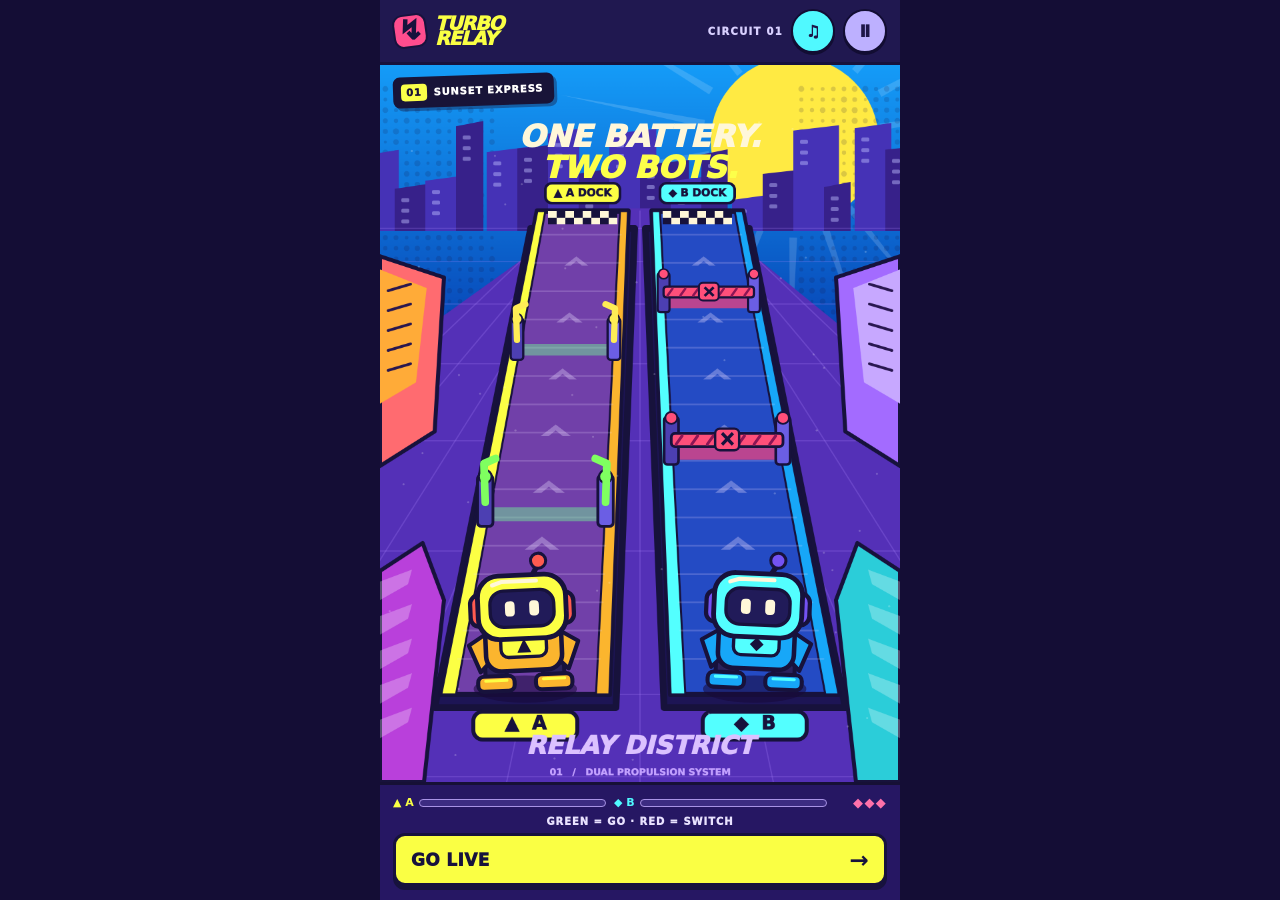
==== index-source.html @ c8af37e4 "Publish Turbo Relay mobile arcade game" ====
<!doctype html>
<html lang="en"><head><meta charset="utf-8"><meta name="viewport" content="width=device-width, initial-scale=1, viewport-fit=cover"><meta name="theme-color" content="#213cc9"><meta name="description" content="One battery, two rocket couriers. A high-voltage arcade relay."><title>Turbo Relay</title><link rel="stylesheet" href="style.css"></head>
<body><main id="game" aria-label="Turbo Relay">
<header><div class="brand"><i aria-hidden="true">↯</i><span>TURBO<br>RELAY</span></div><div id="circuit">CIRCUIT 01</div><button id="music" aria-label="Music on" title="Toggle music">♫</button><button id="menu" aria-label="Settings">Ⅱ</button></header>
<div id="arena"><canvas id="track" aria-label="Two rocket couriers on their relay tracks"></canvas><div id="stage-tag"><span id="stage-num">01</span><span id="stage-name">SUNSET EXPRESS</span></div><div id="callout" aria-live="polite"></div></div>
<div id="dock"><div class="meters"><span class="lane-tag a"><b>▲ A</b><i id="meter-a"></i></span><span class="lane-tag b"><b>◆ B</b><i id="meter-b"></i></span><span id="fuses" aria-label="3 fuses">◆◆◆</span></div><div id="cue">ONE BATTERY · TWO BOTS</div><button id="action" class="primary">GO LIVE <b aria-hidden="true">→</b></button></div>
<section id="panel" hidden aria-live="polite"></section>
</main><script type="module" src="app.mjs"></script></body></html>
---- style.css ----
*{box-sizing:border-box}html,body{margin:0;min-height:100%;background:#140d35;color:#fff;font-family:system-ui,sans-serif}body{overscroll-behavior:none}button{font:inherit;cursor:pointer;touch-action:manipulation;-webkit-tap-highlight-color:transparent}button:focus-visible{outline:3px solid #fff;outline-offset:3px}[hidden]{display:none!important}
#game{position:relative;margin:auto;width:min(100%,520px);height:100vh;height:100dvh;min-height:300px;display:grid;grid-template-rows:auto minmax(0,1fr) auto;isolation:isolate;background:#243acf;overflow:hidden;--ink:#17123d;--yellow:#faff44;--cyan:#50f9ff;--pink:#ff4d8e;padding-top:env(safe-area-inset-top);padding-bottom:env(safe-area-inset-bottom)}
header{display:flex;align-items:center;gap:8px;padding:9px 13px;background:#201850;border-bottom:3px solid #17123d;z-index:2}.brand{display:flex;align-items:center;gap:8px;line-height:.81;letter-spacing:-.055em;font-weight:1000;font-style:italic;font-size:19px;color:var(--yellow)}.brand i{display:grid;place-items:center;width:34px;height:34px;border:2px solid var(--ink);border-radius:10px;background:var(--pink);color:var(--ink);font-size:28px;transform:rotate(-8deg);font-style:normal}.brand span{display:block}#circuit{margin-left:auto;font-size:10px;font-weight:950;letter-spacing:.13em;white-space:nowrap;color:#d8d0ff}header button{flex:0 0 44px;height:44px;border-radius:50%;border:2px solid #120d33;color:#1e1647;background:#bdb0ff;font-weight:1000;box-shadow:0 2px #120d33}#music{background:var(--cyan)}#music[aria-pressed=false]{background:#d1c8ef}
#arena{position:relative;min-height:0;overflow:hidden;background:#159cf8}canvas{display:block;width:100%;height:100%;touch-action:none}#stage-tag{position:absolute;left:13px;top:10px;display:flex;align-items:center;gap:7px;padding:5px 9px 5px 6px;background:#181438;color:white;border:2px solid #181438;box-shadow:3px 3px 0 #18143866;border-radius:7px;pointer-events:none;transform:rotate(-2deg);font-size:10px;font-weight:950;letter-spacing:.08em}#stage-num{background:#fbff49;color:#191239;padding:3px 5px;border-radius:4px}#callout{position:absolute;top:26%;left:50%;translate:-50% 0;z-index:1;max-width:90%;padding:8px 14px;border:3px solid #17123d;background:var(--yellow);color:#17123d;box-shadow:4px 4px #17123d;font-size:clamp(15px,5vw,24px);font-weight:1000;font-style:italic;white-space:nowrap;rotate:-7deg;pointer-events:none}#callout:empty{display:none}#callout[data-kind=hit]{background:#ff6b9d}#callout[data-kind=dock]{background:var(--cyan)}
#dock{z-index:2;background:#261763;padding:10px 13px 14px;border-top:3px solid #161036}.meters{display:flex;align-items:center;gap:8px}.lane-tag{display:flex;align-items:center;gap:5px;flex:1;min-width:0;color:var(--yellow);font-size:11px;white-space:nowrap}.lane-tag.b{color:var(--cyan)}.lane-tag i{width:100%;height:8px;border:1px solid #a893e5;border-radius:8px;overflow:hidden;background:linear-gradient(90deg,currentColor var(--fill,0%),#3c2c82 var(--fill,0%))}#fuses{color:#ff71aa;letter-spacing:.1em;font-size:13px;min-width:52px;text-align:right}#cue{display:grid;place-items:center;min-height:23px;font-size:10px;font-weight:950;letter-spacing:.095em;color:#e9e2ff;text-align:center}#cue[data-danger=true]{color:#ffb1c8}
.primary,.secondary{display:flex;justify-content:space-between;align-items:center;width:100%;min-height:53px;padding:0 15px;border:3px solid #17123d;border-radius:12px;box-shadow:0 4px #17123d;font-size:17px;font-weight:1000;letter-spacing:.02em;color:var(--ink);background:var(--yellow)}.primary b{font-size:23px}.primary:active,.secondary:active,header button:active{transform:translateY(2px);box-shadow:0 2px #17123d}.primary[data-lane=b]{background:var(--cyan)}.secondary{background:#fff0fb;min-height:44px;font-size:13px}.secondary:disabled{opacity:.52;cursor:default}
#panel{position:absolute;z-index:4;inset:auto 12px calc(14px + env(safe-area-inset-bottom));max-height:calc(100% - 82px - env(safe-area-inset-top));overflow:auto;background:#fff5c9;color:var(--ink);border:3px solid var(--ink);border-radius:17px;box-shadow:6px 7px var(--ink);padding:15px;overscroll-behavior:contain}#panel small{font-size:10px;font-weight:950;letter-spacing:.12em}#panel h1,#panel h2{font-size:clamp(27px,8vw,42px);margin:2px 0 6px;line-height:.95;font-weight:1000;letter-spacing:-.07em;font-style:italic}#panel p{font-size:13px;font-weight:650;margin:7px 0 11px}.row{display:flex;gap:7px;margin-top:8px}.row>button{flex:1}.stats{display:flex;gap:6px;margin:8px 0 12px}.stats span{flex:1;background:#fbe29d;border:2px solid var(--ink);border-radius:8px;padding:6px;font-size:9px;font-weight:850}.stats strong{display:block;font-size:20px;line-height:1.15}.stars{color:#dc5e13;font-size:26px;letter-spacing:.08em}.stage-list{display:grid;grid-template-columns:repeat(3,1fr);gap:6px;margin:10px 0}.stage-list button{min-height:46px;border:2px solid var(--ink);border-radius:7px;background:#d7ccff;color:var(--ink);font-weight:950}.stage-list button:disabled{opacity:.45}
@media(max-height:650px){header{padding-top:5px;padding-bottom:5px}#dock{padding-top:6px;padding-bottom:9px}.primary{min-height:47px}#cue{min-height:19px}#panel{padding:10px}}
@media(orientation:landscape) and (max-height:550px){#game{width:min(100%,880px);grid-template-columns:minmax(0,1fr) 230px;grid-template-rows:auto minmax(0,1fr)}header{grid-column:span 2}#dock{align-self:stretch;display:flex;flex-direction:column;justify-content:center;border-top:0;border-left:3px solid #161036}#panel{left:auto;width:218px;bottom:10px;right:6px;max-height:calc(100% - 69px);padding:9px}#panel h2,#panel h1{font-size:25px}.stats{margin:6px 0}.stats strong{font-size:17px}}
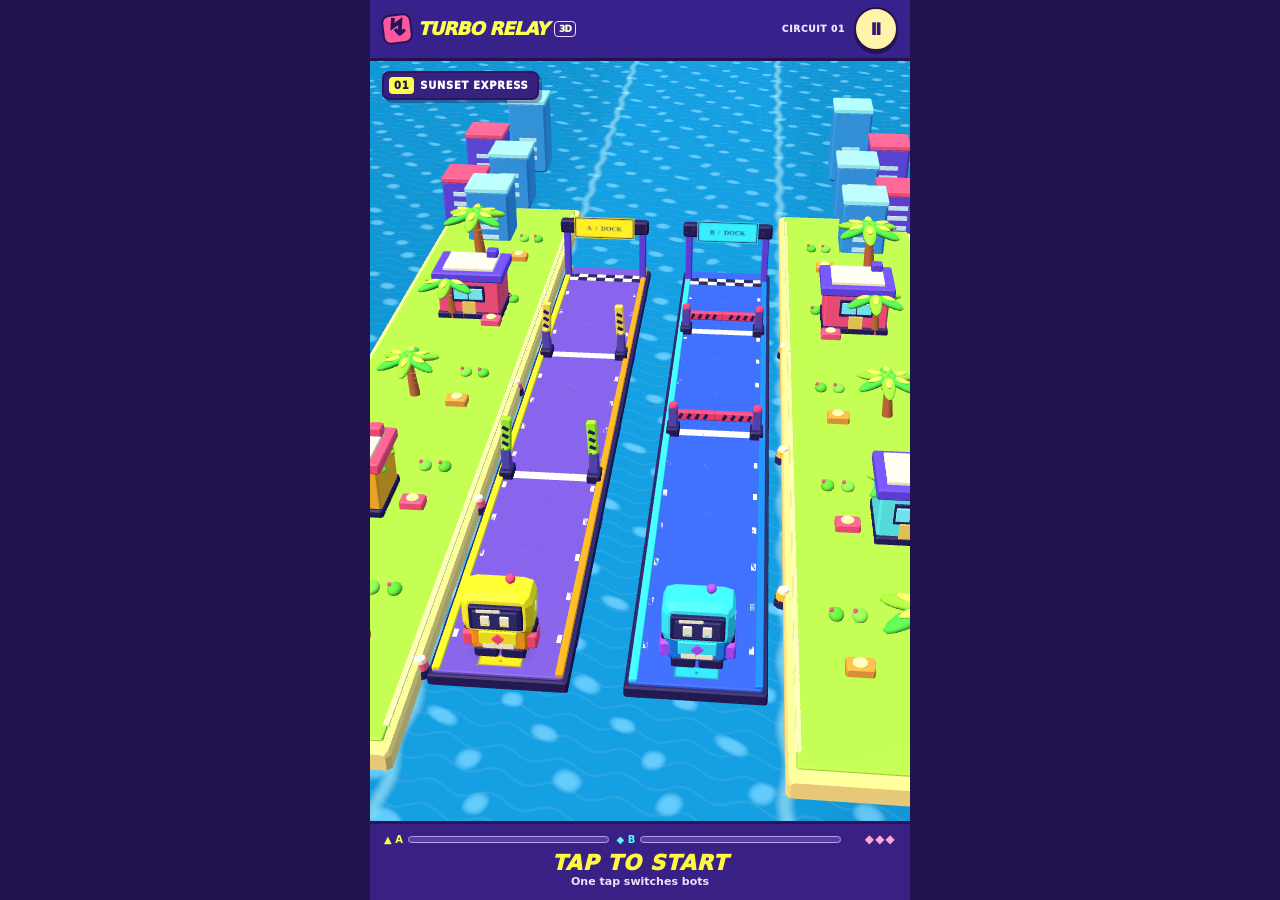
==== commit 293ca567: "Rebuild Turbo Relay in true 3D and simplify to one-tap controls" ====
--- a/index-source.html
+++ b/index-source.html
@@ -1,8 +1,12 @@
 <!doctype html>
-<html lang="en"><head><meta charset="utf-8"><meta name="viewport" content="width=device-width, initial-scale=1, viewport-fit=cover"><meta name="theme-color" content="#213cc9"><meta name="description" content="One battery, two rocket couriers. A high-voltage arcade relay."><title>Turbo Relay</title><link rel="stylesheet" href="style.css"></head>
-<body><main id="game" aria-label="Turbo Relay">
-<header><div class="brand"><i aria-hidden="true">↯</i><span>TURBO<br>RELAY</span></div><div id="circuit">CIRCUIT 01</div><button id="music" aria-label="Music on" title="Toggle music">♫</button><button id="menu" aria-label="Settings">Ⅱ</button></header>
-<div id="arena"><canvas id="track" aria-label="Two rocket couriers on their relay tracks"></canvas><div id="stage-tag"><span id="stage-num">01</span><span id="stage-name">SUNSET EXPRESS</span></div><div id="callout" aria-live="polite"></div></div>
-<div id="dock"><div class="meters"><span class="lane-tag a"><b>▲ A</b><i id="meter-a"></i></span><span class="lane-tag b"><b>◆ B</b><i id="meter-b"></i></span><span id="fuses" aria-label="3 fuses">◆◆◆</span></div><div id="cue">ONE BATTERY · TWO BOTS</div><button id="action" class="primary">GO LIVE <b aria-hidden="true">→</b></button></div>
+<html lang="en"><head><meta charset="utf-8"><meta name="viewport" content="width=device-width, initial-scale=1, viewport-fit=cover"><meta name="theme-color" content="#322287"><meta name="description" content="Two rocket bots, one tap. A bright 3D waterfront relay."><title>Turbo Relay 3D</title><link rel="stylesheet" href="style.css"></head>
+<body><main id="game" aria-label="Turbo Relay 3D">
+<header><div class="brand"><i aria-hidden="true">↯</i><span>TURBO RELAY</span><small>3D</small></div><div id="circuit">CIRCUIT 01</div><button id="menu" aria-label="Settings">Ⅱ</button></header>
+<div id="arena"><canvas id="track" aria-label="Two rocket robots on 3D bridges"></canvas>
+ <button id="action" type="button" aria-label="Tap to start"></button>
+ <div id="stage-tag"><span id="stage-num">01</span><span id="stage-name">SUNSET EXPRESS</span></div>
+ <div id="callout" aria-live="polite"></div>
+</div>
+<div id="dock"><div class="meters"><span class="lane-tag a"><b>▲ A</b><i id="meter-a"></i></span><span class="lane-tag b"><b>◆ B</b><i id="meter-b"></i></span><span id="fuses" aria-label="3 fuses">◆◆◆</span></div><strong id="cue">TAP TO START</strong><small id="hint">One tap switches bots</small></div>
 <section id="panel" hidden aria-live="polite"></section>
-</main><script type="module" src="app.mjs"></script></body></html>+</main><script src="vendor/three.min.js"></script><script type="module" src="app.mjs"></script></body></html>
--- a/style.css
+++ b/style.css
@@ -1,9 +1,11 @@
-*{box-sizing:border-box}html,body{margin:0;min-height:100%;background:#140d35;color:#fff;font-family:system-ui,sans-serif}body{overscroll-behavior:none}button{font:inherit;cursor:pointer;touch-action:manipulation;-webkit-tap-highlight-color:transparent}button:focus-visible{outline:3px solid #fff;outline-offset:3px}[hidden]{display:none!important}
-#game{position:relative;margin:auto;width:min(100%,520px);height:100vh;height:100dvh;min-height:300px;display:grid;grid-template-rows:auto minmax(0,1fr) auto;isolation:isolate;background:#243acf;overflow:hidden;--ink:#17123d;--yellow:#faff44;--cyan:#50f9ff;--pink:#ff4d8e;padding-top:env(safe-area-inset-top);padding-bottom:env(safe-area-inset-bottom)}
-header{display:flex;align-items:center;gap:8px;padding:9px 13px;background:#201850;border-bottom:3px solid #17123d;z-index:2}.brand{display:flex;align-items:center;gap:8px;line-height:.81;letter-spacing:-.055em;font-weight:1000;font-style:italic;font-size:19px;color:var(--yellow)}.brand i{display:grid;place-items:center;width:34px;height:34px;border:2px solid var(--ink);border-radius:10px;background:var(--pink);color:var(--ink);font-size:28px;transform:rotate(-8deg);font-style:normal}.brand span{display:block}#circuit{margin-left:auto;font-size:10px;font-weight:950;letter-spacing:.13em;white-space:nowrap;color:#d8d0ff}header button{flex:0 0 44px;height:44px;border-radius:50%;border:2px solid #120d33;color:#1e1647;background:#bdb0ff;font-weight:1000;box-shadow:0 2px #120d33}#music{background:var(--cyan)}#music[aria-pressed=false]{background:#d1c8ef}
-#arena{position:relative;min-height:0;overflow:hidden;background:#159cf8}canvas{display:block;width:100%;height:100%;touch-action:none}#stage-tag{position:absolute;left:13px;top:10px;display:flex;align-items:center;gap:7px;padding:5px 9px 5px 6px;background:#181438;color:white;border:2px solid #181438;box-shadow:3px 3px 0 #18143866;border-radius:7px;pointer-events:none;transform:rotate(-2deg);font-size:10px;font-weight:950;letter-spacing:.08em}#stage-num{background:#fbff49;color:#191239;padding:3px 5px;border-radius:4px}#callout{position:absolute;top:26%;left:50%;translate:-50% 0;z-index:1;max-width:90%;padding:8px 14px;border:3px solid #17123d;background:var(--yellow);color:#17123d;box-shadow:4px 4px #17123d;font-size:clamp(15px,5vw,24px);font-weight:1000;font-style:italic;white-space:nowrap;rotate:-7deg;pointer-events:none}#callout:empty{display:none}#callout[data-kind=hit]{background:#ff6b9d}#callout[data-kind=dock]{background:var(--cyan)}
-#dock{z-index:2;background:#261763;padding:10px 13px 14px;border-top:3px solid #161036}.meters{display:flex;align-items:center;gap:8px}.lane-tag{display:flex;align-items:center;gap:5px;flex:1;min-width:0;color:var(--yellow);font-size:11px;white-space:nowrap}.lane-tag.b{color:var(--cyan)}.lane-tag i{width:100%;height:8px;border:1px solid #a893e5;border-radius:8px;overflow:hidden;background:linear-gradient(90deg,currentColor var(--fill,0%),#3c2c82 var(--fill,0%))}#fuses{color:#ff71aa;letter-spacing:.1em;font-size:13px;min-width:52px;text-align:right}#cue{display:grid;place-items:center;min-height:23px;font-size:10px;font-weight:950;letter-spacing:.095em;color:#e9e2ff;text-align:center}#cue[data-danger=true]{color:#ffb1c8}
-.primary,.secondary{display:flex;justify-content:space-between;align-items:center;width:100%;min-height:53px;padding:0 15px;border:3px solid #17123d;border-radius:12px;box-shadow:0 4px #17123d;font-size:17px;font-weight:1000;letter-spacing:.02em;color:var(--ink);background:var(--yellow)}.primary b{font-size:23px}.primary:active,.secondary:active,header button:active{transform:translateY(2px);box-shadow:0 2px #17123d}.primary[data-lane=b]{background:var(--cyan)}.secondary{background:#fff0fb;min-height:44px;font-size:13px}.secondary:disabled{opacity:.52;cursor:default}
-#panel{position:absolute;z-index:4;inset:auto 12px calc(14px + env(safe-area-inset-bottom));max-height:calc(100% - 82px - env(safe-area-inset-top));overflow:auto;background:#fff5c9;color:var(--ink);border:3px solid var(--ink);border-radius:17px;box-shadow:6px 7px var(--ink);padding:15px;overscroll-behavior:contain}#panel small{font-size:10px;font-weight:950;letter-spacing:.12em}#panel h1,#panel h2{font-size:clamp(27px,8vw,42px);margin:2px 0 6px;line-height:.95;font-weight:1000;letter-spacing:-.07em;font-style:italic}#panel p{font-size:13px;font-weight:650;margin:7px 0 11px}.row{display:flex;gap:7px;margin-top:8px}.row>button{flex:1}.stats{display:flex;gap:6px;margin:8px 0 12px}.stats span{flex:1;background:#fbe29d;border:2px solid var(--ink);border-radius:8px;padding:6px;font-size:9px;font-weight:850}.stats strong{display:block;font-size:20px;line-height:1.15}.stars{color:#dc5e13;font-size:26px;letter-spacing:.08em}.stage-list{display:grid;grid-template-columns:repeat(3,1fr);gap:6px;margin:10px 0}.stage-list button{min-height:46px;border:2px solid var(--ink);border-radius:7px;background:#d7ccff;color:var(--ink);font-weight:950}.stage-list button:disabled{opacity:.45}
-@media(max-height:650px){header{padding-top:5px;padding-bottom:5px}#dock{padding-top:6px;padding-bottom:9px}.primary{min-height:47px}#cue{min-height:19px}#panel{padding:10px}}
-@media(orientation:landscape) and (max-height:550px){#game{width:min(100%,880px);grid-template-columns:minmax(0,1fr) 230px;grid-template-rows:auto minmax(0,1fr)}header{grid-column:span 2}#dock{align-self:stretch;display:flex;flex-direction:column;justify-content:center;border-top:0;border-left:3px solid #161036}#panel{left:auto;width:218px;bottom:10px;right:6px;max-height:calc(100% - 69px);padding:9px}#panel h2,#panel h1{font-size:25px}.stats{margin:6px 0}.stats strong{font-size:17px}}
+*{box-sizing:border-box}html,body{margin:0;min-height:100%;background:#21134b;color:#fff;font-family:system-ui,sans-serif}body{overscroll-behavior:none}button{font:inherit;cursor:pointer;touch-action:manipulation;-webkit-tap-highlight-color:transparent}button:focus-visible{outline:3px solid #fff;outline-offset:3px}[hidden]{display:none!important}
+#game{position:relative;margin:auto;width:min(100%,540px);height:100vh;height:100dvh;min-height:300px;display:grid;grid-template-rows:auto minmax(0,1fr) auto;isolation:isolate;overflow:hidden;background:#24bff1;--ink:#25135b;--yellow:#fbff4e;--cyan:#53faff;--pink:#ff579c;padding-top:env(safe-area-inset-top);padding-bottom:env(safe-area-inset-bottom)}
+header{display:flex;align-items:center;gap:9px;padding:7px 12px;background:#37218b;border-bottom:3px solid #24114f;z-index:2}.brand{display:flex;align-items:center;gap:6px;line-height:.9;letter-spacing:-.045em;font-weight:1000;font-style:italic;font-size:18px;color:var(--yellow);white-space:nowrap}.brand i{display:grid;place-items:center;width:30px;height:30px;border:2px solid var(--ink);border-radius:8px;background:var(--pink);color:var(--ink);font-size:24px;transform:rotate(-7deg);font-style:normal}.brand small{border:1px solid #f7d4ff;border-radius:4px;padding:3px 4px;font-style:normal;font-size:9px;color:#fff9d4}#circuit{margin-left:auto;font-size:9px;font-weight:950;letter-spacing:.08em;color:#f0dfff;white-space:nowrap}header button{flex:0 0 44px;height:44px;border-radius:50%;border:2px solid #25134f;color:#321775;background:#fff4aa;font-weight:1000;box-shadow:0 3px #25134f}
+#arena{position:relative;min-height:0;overflow:hidden;background:#1ab8ed}canvas{display:block;width:100%;height:100%;touch-action:none}#action{position:absolute;inset:0;border:0;background:transparent;padding:0;width:100%;height:100%;touch-action:none}#action:focus-visible{outline-offset:-5px}#action:disabled{cursor:default;pointer-events:none}
+#stage-tag{position:absolute;left:12px;top:10px;display:flex;align-items:center;gap:6px;padding:4px 8px 4px 5px;background:#38207f;color:white;border:2px solid #2b175d;box-shadow:3px 3px #2e1b5c66;border-radius:7px;pointer-events:none;font-size:10px;font-weight:950;letter-spacing:.07em}#stage-num{background:#fbff49;color:#28144e;padding:3px 5px;border-radius:4px}
+#callout{position:absolute;top:21%;left:50%;translate:-50% 0;z-index:1;max-width:92%;padding:7px 12px;border:3px solid #271658;background:var(--yellow);color:#271658;box-shadow:4px 4px #271658;font-size:clamp(15px,5vw,24px);font-weight:1000;font-style:italic;white-space:nowrap;rotate:-6deg;pointer-events:none}#callout:empty{display:none}#callout[data-kind=hit]{background:#ff78ad}#callout[data-kind=dock]{background:var(--cyan)}
+#dock{z-index:2;background:#382084;padding:8px 14px 12px;border-top:3px solid #2a155b;text-align:center;touch-action:manipulation;cursor:pointer}.meters{display:flex;align-items:center;gap:8px}.lane-tag{display:flex;align-items:center;gap:5px;flex:1;min-width:0;color:var(--yellow);font-size:10px;white-space:nowrap}.lane-tag.b{color:var(--cyan)}.lane-tag i{width:100%;height:7px;border:1px solid #b69fea;border-radius:8px;background:linear-gradient(90deg,currentColor var(--fill,0%),#5a3da7 var(--fill,0%))}#fuses{color:#ffa7d3;letter-spacing:.1em;font-size:12px;min-width:47px;text-align:right}#cue{display:block;margin-top:5px;color:#fff840;font-size:clamp(15px,5vw,21px);font-weight:1000;letter-spacing:.045em;font-style:italic}#cue[data-danger=true]{color:#ffb4d0}#hint{display:block;color:#f1dfff;font-size:11px;font-weight:650}
+.primary,.secondary{display:flex;justify-content:space-between;align-items:center;width:100%;min-height:50px;padding:0 12px;border:3px solid var(--ink);border-radius:11px;box-shadow:0 3px var(--ink);font-size:16px;font-weight:1000;color:var(--ink);background:var(--yellow)}.primary b{font-size:21px}.primary:active,.secondary:active,header button:active{transform:translateY(2px);box-shadow:0 1px var(--ink)}.secondary{background:#efe0ff;min-height:44px;font-size:12px}
+#panel{position:absolute;z-index:4;inset:auto 12px calc(13px + env(safe-area-inset-bottom));max-height:calc(100% - 79px - env(safe-area-inset-top));overflow:auto;background:#fff4be;color:var(--ink);border:3px solid var(--ink);border-radius:16px;box-shadow:5px 6px var(--ink);padding:13px;overscroll-behavior:contain}#panel small{font-size:10px;font-weight:950;letter-spacing:.1em}#panel h2{font-size:clamp(26px,7.6vw,39px);margin:3px 0 6px;line-height:.98;font-weight:1000;letter-spacing:-.065em;font-style:italic}#panel p{font-size:12px;font-weight:650;margin:6px 0 9px}.row{display:flex;gap:6px;margin-top:7px}.row>button{flex:1}.stats{display:flex;gap:6px;margin:6px 0 10px}.stats span{flex:1;background:#ffe393;border:2px solid var(--ink);border-radius:7px;padding:5px;font-size:9px;font-weight:850}.stats strong{display:block;font-size:19px;line-height:1.1}.stars{color:#b54508;font-size:24px;letter-spacing:.1em}.stage-list{display:grid;grid-template-columns:repeat(3,1fr);gap:6px;margin:9px 0}.stage-list button{min-height:44px;border:2px solid var(--ink);border-radius:7px;background:#d8c6ff;color:var(--ink);font-weight:950}.stage-list button:disabled{opacity:.45}
+@media(max-width:350px){.brand{font-size:15px}header{gap:6px;padding-inline:8px}#circuit{letter-spacing:.03em}}
+@media(orientation:landscape) and (max-height:550px){#game{width:min(100%,880px);grid-template-columns:minmax(0,1fr) 165px;grid-template-rows:auto minmax(0,1fr)}header{grid-column:span 2}#dock{display:flex;flex-direction:column;justify-content:center;border-top:0;border-left:3px solid #25134f}#panel{left:auto;width:213px;bottom:9px;right:7px;max-height:calc(100% - 74px);padding:8px}#panel h2{font-size:25px}.stats strong{font-size:16px}#cue{font-size:16px}}
